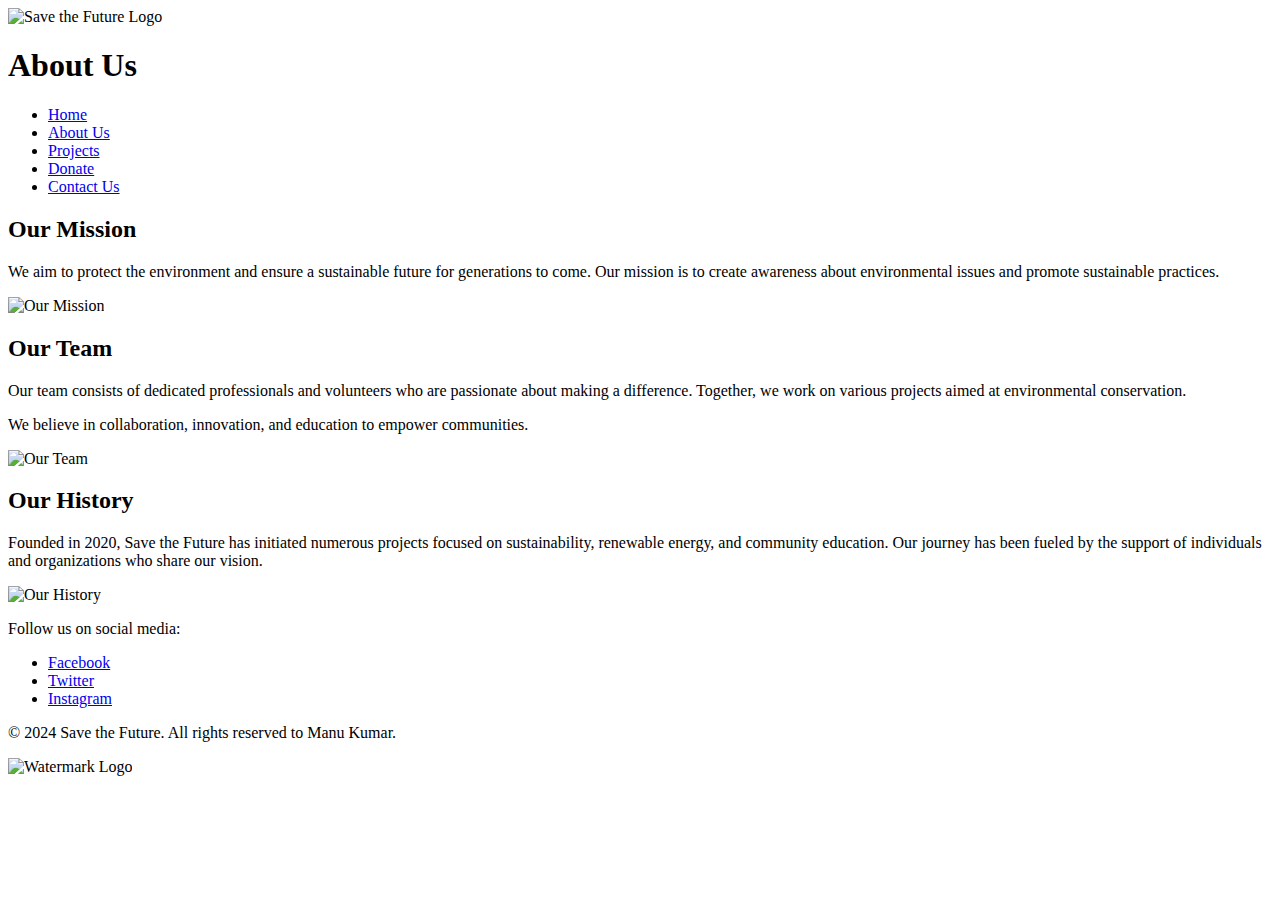
==== about.html @ 80310416 "First Commit" ====
<!DOCTYPE html>
<html lang="en">
<head>
    <meta charset="UTF-8">
    <meta name="viewport" content="width=device-width, initial-scale=1.0">
    <title>About Us - Save the Future</title>
    <link rel="stylesheet" href="assets/css/styles.css">
    <link rel="icon" href="assets/images/Favicon/favicon.webp" type="image/x-icon">
</head>
<body>
    <header>
        <div class="header-container">
            <img src="assets/images/Logo/logo.png" alt="Save the Future Logo" class="logo"> <!-- Add your logo here -->
            <h1>About Us</h1>
            <nav>
                <ul>
                    <li><a href="index.html">Home</a></li>
                    <li><a href="about.html">About Us</a></li>
                    <li><a href="projects.html">Projects</a></li>
                    <li><a href="donate.html">Donate</a></li>
                    <li><a href="contact.html">Contact Us</a></li>
                </ul>
            </nav>
        </div>
    </header>

    <main>
        <section>
            <h2>Our Mission</h2>
            <div class="project">
                <div class="project-info">
                    <p>We aim to protect the environment and ensure a sustainable future for generations to come. Our mission is to create awareness about environmental issues and promote sustainable practices.</p>
                </div>
                <img src="assets/images/About_images/Pic13.jpg" alt="Our Mission" class="project-image" style="height: 300px;">
            </div>
        </section>
        
        <section>
            <h2>Our Team</h2>
            <div class="project">
                <div class="project-info">
                    <p>Our team consists of dedicated professionals and volunteers who are passionate about making a difference. Together, we work on various projects aimed at environmental conservation.</p>
                    <p>We believe in collaboration, innovation, and education to empower communities.</p>
                </div>
                <img src="assets/images/About_images/Pic11.jpg" alt="Our Team" class="project-image" style="height: 300px; width: 250px;">
            </div>
        </section>
        
        <section>
            <h2>Our History</h2>
            <div class="project">
                <div class="project-info">
                    <p>Founded in 2020, Save the Future has initiated numerous projects focused on sustainability, renewable energy, and community education. Our journey has been fueled by the support of individuals and organizations who share our vision.</p>
                </div>
                <img src="assets/images/About_images/pic50.jpg" alt="Our History" class="project-image">
            </div>
        </section>
    </main>

    <footer>
        <div class="footer-container">
            <div class="social-media">
                <p>Follow us on social media:</p>
                <ul>
                    <li><a href="#">Facebook</a></li>
                    <li><a href="#">Twitter</a></li>
                    <li><a href="#">Instagram</a></li>
                </ul>
            </div>
            <p>&copy; 2024 Save the Future. All rights reserved to Manu Kumar.</p>
        </div>
    </footer>
    <script src="assets/js/script.js"></script>
    <div class="watermark">
        <img src="assets/images/Watermark_image/bg.webp" alt="Watermark Logo">
    </div>
</body>
</html>
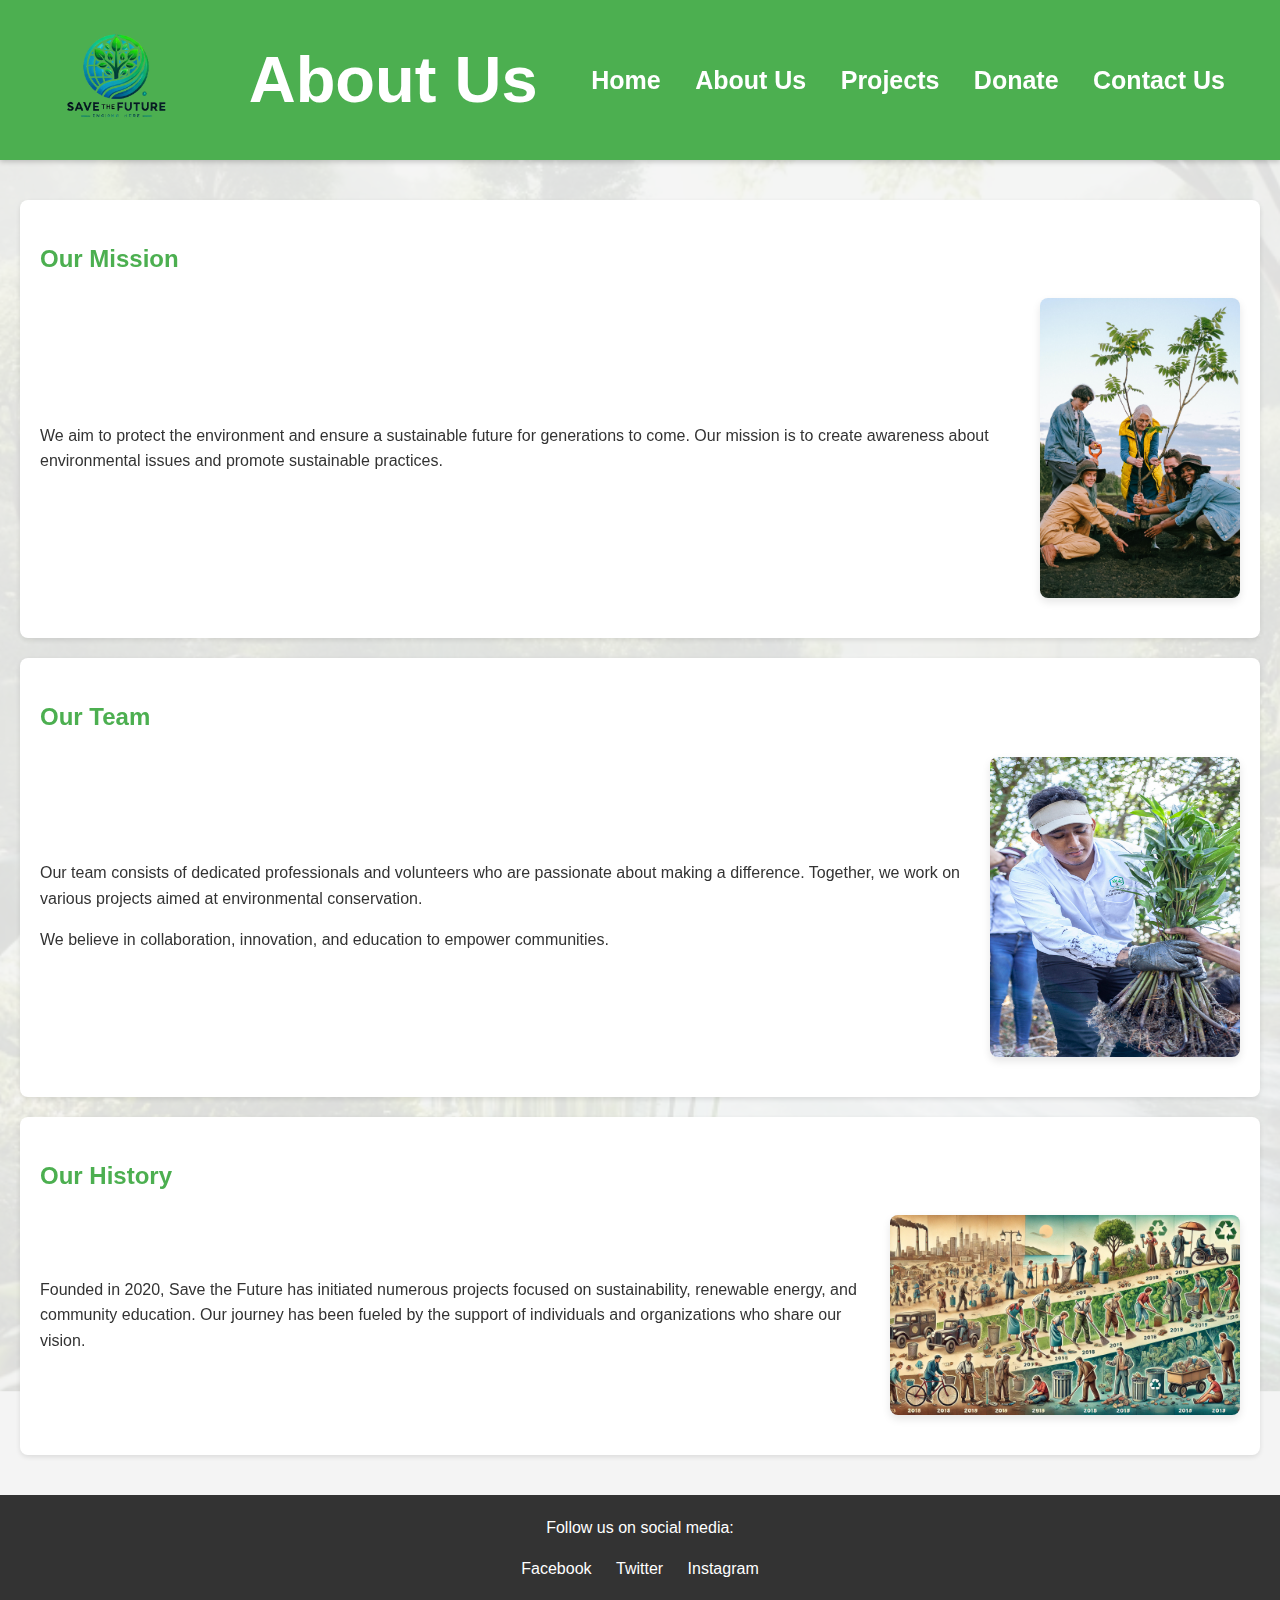
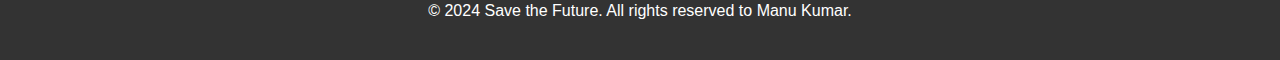
==== commit caec376d: "Update about.html" ====
--- a/about.html
+++ b/about.html
@@ -4,13 +4,13 @@
     <meta charset="UTF-8">
     <meta name="viewport" content="width=device-width, initial-scale=1.0">
     <title>About Us - Save the Future</title>
-    <link rel="stylesheet" href="assets/css/styles.css">
-    <link rel="icon" href="assets/images/Favicon/favicon.webp" type="image/x-icon">
+    <link rel="stylesheet" href="styles.css">
+    <link rel="icon" href="favicon.webp" type="image/x-icon">
 </head>
 <body>
     <header>
         <div class="header-container">
-            <img src="assets/images/Logo/logo.png" alt="Save the Future Logo" class="logo"> <!-- Add your logo here -->
+            <img src="logo.png" alt="Save the Future Logo" class="logo"> <!-- Add your logo here -->
             <h1>About Us</h1>
             <nav>
                 <ul>
@@ -31,7 +31,7 @@
                 <div class="project-info">
                     <p>We aim to protect the environment and ensure a sustainable future for generations to come. Our mission is to create awareness about environmental issues and promote sustainable practices.</p>
                 </div>
-                <img src="assets/images/About_images/Pic13.jpg" alt="Our Mission" class="project-image" style="height: 300px;">
+                <img src="Pic13.jpg" alt="Our Mission" class="project-image" style="height: 300px;">
             </div>
         </section>
         
@@ -42,7 +42,7 @@
                     <p>Our team consists of dedicated professionals and volunteers who are passionate about making a difference. Together, we work on various projects aimed at environmental conservation.</p>
                     <p>We believe in collaboration, innovation, and education to empower communities.</p>
                 </div>
-                <img src="assets/images/About_images/Pic11.jpg" alt="Our Team" class="project-image" style="height: 300px; width: 250px;">
+                <img src="Pic11.jpg" alt="Our Team" class="project-image" style="height: 300px; width: 250px;">
             </div>
         </section>
         
@@ -52,7 +52,7 @@
                 <div class="project-info">
                     <p>Founded in 2020, Save the Future has initiated numerous projects focused on sustainability, renewable energy, and community education. Our journey has been fueled by the support of individuals and organizations who share our vision.</p>
                 </div>
-                <img src="assets/images/About_images/pic50.jpg" alt="Our History" class="project-image">
+                <img src="pic50.jpg" alt="Our History" class="project-image">
             </div>
         </section>
     </main>
@@ -70,9 +70,9 @@
             <p>&copy; 2024 Save the Future. All rights reserved to Manu Kumar.</p>
         </div>
     </footer>
-    <script src="assets/js/script.js"></script>
+    <script src="script.js"></script>
     <div class="watermark">
-        <img src="assets/images/Watermark_image/bg.webp" alt="Watermark Logo">
+        <img src="bg.webp" alt="Watermark Logo">
     </div>
 </body>
 </html>
--- a/styles.css
+++ b/styles.css
@@ -0,0 +1,305 @@
+/* General Styles */
+body {
+    font-family: 'Arial', sans-serif;
+    margin: 0;
+    padding: 0;
+    line-height: 1.6;
+    background-color: #f4f4f4;
+    color: #333;
+}
+
+/* Watermark styling */
+.watermark {
+    position: fixed; /* Fixed position so it stays in place while scrolling */
+    top: 50%; /* Center vertically */
+    left: 50%; /* Center horizontally */
+    transform: translate(-50%, -50%); /* Adjust for perfect centering */
+    opacity: 0.1; /* Light transparency for watermark effect */
+    z-index: 0; /* Ensure it stays behind other elements */
+    pointer-events: none; /* Disable interaction with the watermark */
+}
+
+.watermark img {
+    width: 210vh; /* Adjust width as per your preference */
+    height: 100%; /* Maintain aspect ratio */
+}
+
+header, main, footer {
+    position: relative; /* Ensures stacking context */
+    z-index: 1; /* Content stays above the watermark */
+}
+
+
+/* Header Styles */
+header {
+    background: #4CAF50; /* Header background color */
+    color: #fff; /* Text color */
+    padding: 5px 20px; /* Reduced padding for a cleaner look */
+    text-align: center; /* Center-aligns text */
+    height: auto; /* Automatic height for flexibility */
+    box-shadow: 0 2px 5px rgba(0, 0, 0, 0.2); /* Shadow for depth */
+}
+
+/* Header Container */
+.header-container {
+    display: flex; /* Use flexbox for layout */
+    align-items: center; /* Center items vertically */
+    justify-content: space-between; /* Space out items */
+    max-width: 1200px; /* Maximum width for the header */
+    margin: 0 auto; /* Center the header container */
+}
+
+/* Logo Styles */
+.logo {
+    width: 150px; /* Adjust the width of the logo */
+    height: auto; /* Maintain aspect ratio */
+    margin-right: 20px; /* Space between logo and title */
+}
+
+/* Title Styles */
+h1 {
+    margin: 0; /* Remove default margin */
+    font-size: 65px; /* Increase font size for visibility */
+    font-family: 'Arial', sans-serif; /* Optional: Change font family */
+    font-weight: 700; /* Bold text */
+}
+
+/* Navigation Styles */
+nav ul {
+    list-style: none; /* Remove bullet points */
+    padding: 0; /* Remove default padding */
+}
+
+nav ul li {
+    display: inline; /* Display items in a row */
+    margin: 0 15px; /* Space between menu items */
+}
+
+nav a {
+    font-size: 25px;
+    color: #fff; /* Link color */
+    text-decoration: none; /* Remove underline */
+    font-weight: bold; /* Bold font */
+    transition: color 0.3s; /* Smooth transition for hover effect */
+}
+
+nav a:hover {
+    color: #e0e0e0; /* Lighter color on hover */
+}
+
+/* Responsive Adjustments */
+@media (max-width: 768px) {
+    .header-container {
+        flex-direction: column; /* Stack items vertically on small screens */
+        align-items: center; /* Center items */
+    }
+
+    nav ul {
+        display: flex; /* Flexbox for navigation */
+        flex-direction: column; /* Stack navigation items */
+        align-items: center; /* Center items */
+    }
+
+    nav ul li {
+        margin: 10px 0; /* Space between stacked items */
+    }
+}
+
+
+.hero {
+    background: url('hero-image.jpg') no-repeat center center/cover;
+    padding: 60px 20px;
+    color: #fff;
+    text-align: center;
+}
+
+.cta-button {
+    background: #ff9800;
+    color: white;
+    padding: 10px 20px;
+    border: none;
+    border-radius: 5px;
+    cursor: pointer;
+    text-decoration: none;
+}
+
+.cta-button:hover {
+    background: #e68900;
+}
+
+main {
+    padding: 20px;
+}
+
+section {
+    margin: 20px 0;
+    background: #fff;
+    padding: 20px;
+    border-radius: 8px;
+    box-shadow: 0 2px 5px rgba(0, 0, 0, 0.1);
+}
+
+h2 {
+    color: #4CAF50;
+}
+
+footer {
+    background-color: #333; /* Dark background color */
+    color: white; /* Text color */
+    padding: 20px; /* Padding for spacing */
+    text-align: center; /* Center-align text */
+    font-family: Arial, sans-serif; /* Font style */
+}
+
+.footer-container {
+    max-width: 1200px; /* Max width for content */
+    margin: 0 auto; /* Center the footer */
+}
+
+.social-media {
+    margin-bottom: 15px; /* Space between social media links and copyright */
+}
+
+.social-media p {
+    margin: 0; /* Remove default margin */
+}
+
+.social-media ul {
+    list-style: none; /* Remove bullets from list */
+    padding: 0; /* Remove padding */
+}
+
+.social-media li {
+    display: inline; /* Display links in a row */
+    margin: 0 10px; /* Space between links */
+}
+
+.social-media a {
+    color: #ffffff; /* Link color */
+    text-decoration: none; /* Remove underline */
+    transition: color 0.3s; /* Smooth color transition on hover */
+}
+
+.social-media a:hover {
+    color: #ffcc00; /* Change color on hover */
+}
+
+/* Form Styles */
+form {
+    display: flex;
+    flex-direction: column;
+}
+
+label {
+    margin: 10px 0 5px;
+}
+
+input, textarea {
+    padding: 10px;
+    border: 1px solid #ccc;
+    border-radius: 4px;
+}
+
+button {
+    background: #4CAF50;
+    color: white;
+    border: none;
+    padding: 10px;
+    margin-top: 10px;
+    cursor: pointer;
+    border-radius: 5px;
+}
+
+button:hover {
+    background: #45a049;
+}
+
+/* Responsive Styles */
+@media (max-width: 768px) {
+    nav ul {
+        text-align: center;
+    }
+
+    nav ul li {
+        display: block;
+        margin: 10px 0;
+    }
+
+    .hero {
+        padding: 40px 20px;
+    }
+
+    .cta-button {
+        width: 100%;
+        display: block;
+        text-align: center;
+    }
+}
+
+@media (max-width: 480px) {
+    header {
+        padding: 10px 0;
+    }
+
+    .hero {
+        padding: 30px 10px;
+    }
+
+    section {
+        padding: 15px;
+    }
+}
+
+#nav-toggle {
+    display: none;
+    background: #4CAF50;
+    color: white;
+    border: none;
+    padding: 10px;
+    cursor: pointer;
+    border-radius: 5px;
+}
+
+nav ul.active {
+    display: block;
+}
+
+@media (max-width: 768px) {
+    nav ul {
+        display: none;
+        flex-direction: column;
+        text-align: center;
+        padding: 0;
+    }
+
+    #nav-toggle {
+        display: inline-block;
+    }
+}
+
+.responsive-image {
+    /* max-width: 100%;
+    height: auto; Maintain aspect ratio */
+    display: block;
+    margin: 20px auto; /* Center image with margin */
+    height: 400px;
+    width: 700px;
+}
+
+.project {
+    display: flex; /* Use flexbox to align items side by side */
+    align-items: center; /* Vertically center the content */
+    margin: 20px 0; /* Space between projects */
+}
+
+.project-info {
+    flex: 1; /* Allow the info to take available space */
+    margin-right: 20px; /* Space between text and image */
+}
+
+.project-image {
+    max-width: 350px; /* Set a maximum width for images */
+    height: auto; /* Maintain aspect ratio */
+    border-radius: 8px; /* Optional: gives rounded corners */
+    box-shadow: 0 4px 8px rgba(0, 0, 0, 0.1); /* Optional: adds shadow for a 3D effect */
+}
